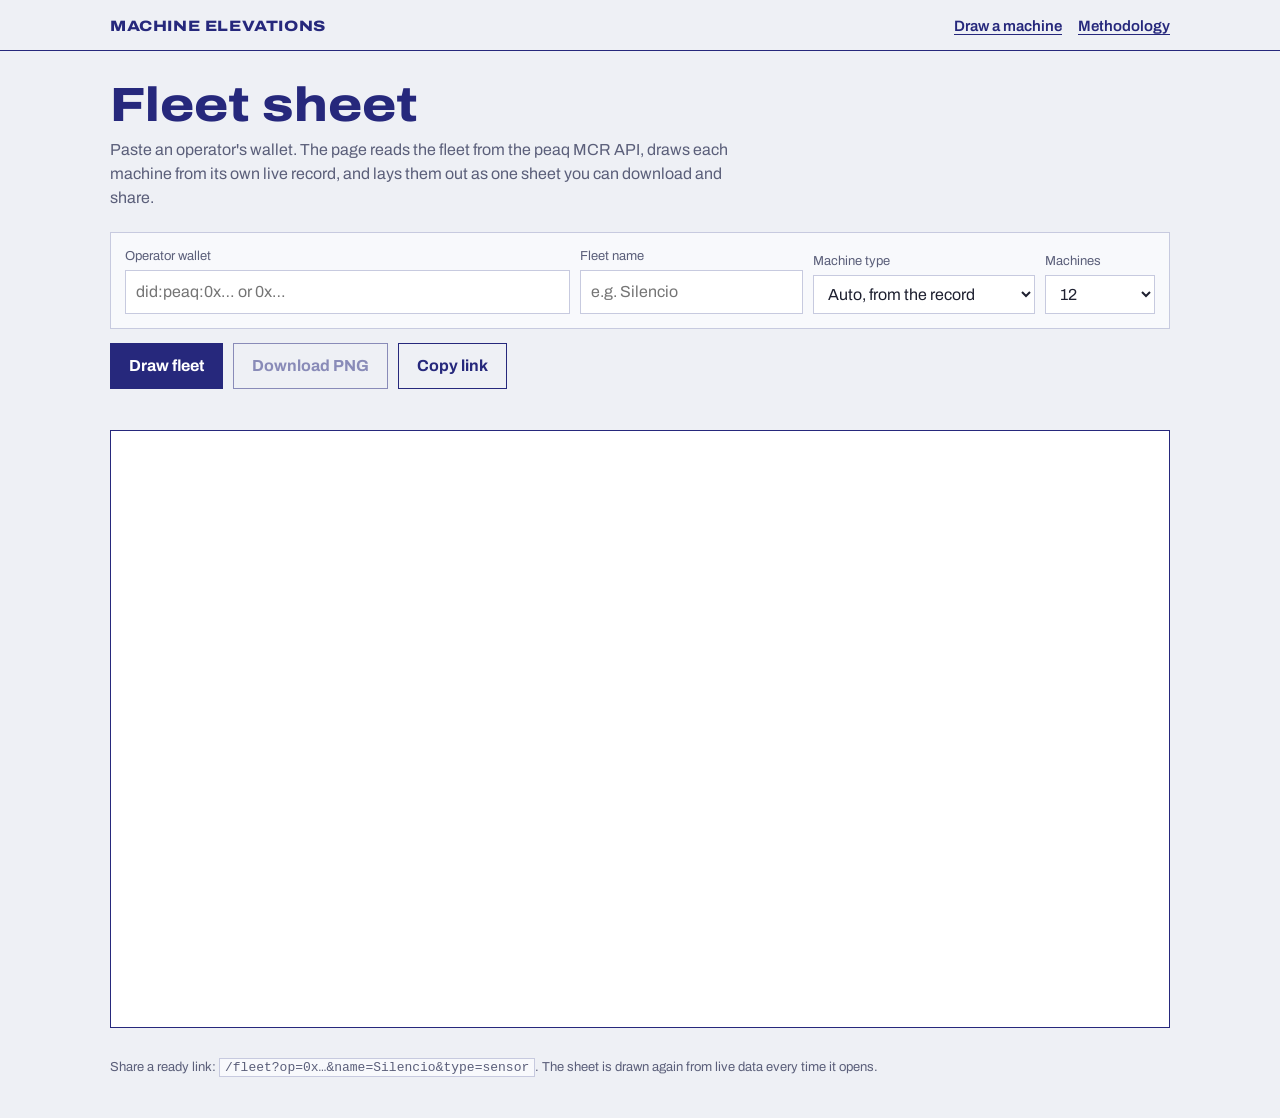
==== fleet.html @ 1963189f "v0.5.6: fleet sheet page (/fleet)" ====
<!DOCTYPE html>
<html lang="en">
<head>
<meta charset="utf-8">
<meta name="viewport" content="width=device-width,initial-scale=1">
<meta name="description" content="Draw a whole peaq fleet as one sheet of architectural elevations, from the operator's live MCR records.">
<meta name="author" content="Amir Keshavarzian (Arkain), ARKAIN STUDIO">
<title>Fleet sheet — Machine Elevations</title>
<link rel="preconnect" href="https://fonts.googleapis.com">
<link rel="preconnect" href="https://fonts.gstatic.com" crossorigin>
<link href="https://fonts.googleapis.com/css2?family=Archivo:wdth,wght@62..125,300..800&display=swap" rel="stylesheet">
<link rel="stylesheet" href="/css/fleet.css">
<meta name="theme-color" content="#26287C">
<link rel="icon" href="/assets/favicon.svg" type="image/svg+xml">
<link rel="canonical" href="https://machine-elevations.vercel.app/fleet">
<meta property="og:type" content="website">
<meta property="og:site_name" content="Machine Elevations">
<meta property="og:title" content="Fleet sheet: Machine Elevations">
<meta property="og:description" content="Draw a whole peaq fleet as one sheet of architectural elevations, from the operator's live MCR records.">
<meta property="og:url" content="https://machine-elevations.vercel.app/fleet">
<meta property="og:image" content="https://machine-elevations.vercel.app/assets/og.png">
<meta property="og:image:width" content="1200">
<meta property="og:image:height" content="630">
<meta name="twitter:card" content="summary_large_image">
<meta name="twitter:site" content="@ArkainArt">
<meta name="twitter:title" content="Fleet sheet: Machine Elevations">
<meta name="twitter:description" content="Draw a whole peaq fleet as one sheet of architectural elevations, from the operator's live MCR records.">
<meta name="twitter:image" content="https://machine-elevations.vercel.app/assets/og.png">
<script src="/js/units.js" defer></script>
<script src="/js/engine.js" defer></script>
<script src="/js/peaq-units.js" defer></script>
<script src="/js/fleet.js" defer></script>
</head>
<body>
<header class="mast"><div class="wrap"><a class="brand" href="/">MACHINE ELEVATIONS</a><nav><a href="/">Draw a machine</a><a href="/methodology">Methodology</a></nav></div></header>
<main class="wrap">
  <h1>Fleet sheet</h1>
  <p class="lede">Paste an operator's wallet. The page reads the fleet from the peaq MCR API, draws each machine from its own live record, and lays them out as one sheet you can download and share.</p>
  <form id="f">
    <div class="op"><label for="op">Operator wallet</label><input id="op" placeholder="did:peaq:0x… or 0x…" autocomplete="off" spellcheck="false"></div>
    <div><label for="fname">Fleet name</label><input id="fname" placeholder="e.g. Silencio"></div>
    <div><label for="ftype">Machine type</label><select id="ftype"><option value="">Auto, from the record</option><option value="sensor">Sensor</option><option value="humanoid">Humanoid</option><option value="claw machine">Claw machine</option><option value="hexapod">Hexapod</option><option value="delivery robot">Delivery robot</option></select></div>
    <div><label for="count">Machines</label><select id="count"><option>6</option><option selected>12</option></select></div>
  </form>
  <div class="btns"><button id="go" type="button">Draw fleet</button><button id="dl" class="ghost" type="button" disabled>Download PNG</button><button id="cp" class="ghost" type="button">Copy link</button></div>
  <div id="msg" role="status"></div>
  <canvas id="out" width="1600" height="900" hidden></canvas>
  <p class="hint">Share a ready link: <code>/fleet?op=0x…&amp;name=Silencio&amp;type=sensor</code>. The sheet is drawn again from live data every time it opens.</p>
</main>
</body>
</html>
---- css/fleet.css ----
:root{--paper:#EEF0F5;--sheet:#F8F9FC;--ink:#26287C;--graphite:#1E2030;--soft:#5B5F7A;--rule:#C7CADF;--redline:#C8332B;--mark:#E6D45E;--wide:"Archivo",system-ui,sans-serif}
*{box-sizing:border-box}
html{background:var(--paper)}
body{margin:0;color:var(--graphite);font-family:var(--wide);font-size:16px;line-height:1.5;-webkit-font-smoothing:antialiased}
a{color:var(--ink);text-underline-offset:3px}
:focus-visible{outline:3px solid var(--mark);outline-offset:2px}
.wrap{max-width:1100px;margin:0 auto;padding:0 20px}
.mast{border-bottom:1.5px solid var(--ink)}
.mast .wrap{display:flex;justify-content:space-between;align-items:baseline;gap:16px;padding-top:14px;padding-bottom:12px}
.brand{font-weight:800;font-stretch:118%;letter-spacing:.04em;color:var(--ink);text-decoration:none;font-size:15px}
.mast nav a{margin-left:16px;font-weight:600;font-size:15px}
h1{font-size:clamp(30px,5vw,48px);line-height:1.02;font-stretch:115%;font-weight:800;color:var(--ink);margin:30px 0 8px}
.lede{color:var(--soft);max-width:640px;margin:0 0 22px}
form{display:grid;grid-template-columns:2fr 1fr 1fr 110px;gap:10px;align-items:end;background:var(--sheet);border:1.5px solid var(--rule);padding:14px}
@media(max-width:760px){form{grid-template-columns:1fr 1fr}form .op{grid-column:1/-1}}
label{display:block;font-size:13px;color:var(--soft);margin-bottom:4px}
input,select{width:100%;font:inherit;padding:9px 10px;border:1.5px solid var(--rule);background:#fff;color:var(--graphite);border-radius:0}
.btns{display:flex;gap:10px;margin:14px 0;flex-wrap:wrap}
button{font:inherit;font-weight:700;padding:10px 18px;border:1.5px solid var(--ink);background:var(--ink);color:#fff;cursor:pointer}
button.ghost{background:transparent;color:var(--ink)}
button:disabled{opacity:.5;cursor:default}
#msg{font-size:14px;color:var(--soft);min-height:21px}
#msg.err{color:var(--redline)}
#out{width:100%;height:auto;display:block;border:1.5px solid var(--ink);background:#fff;margin:6px 0 30px}
.hint{font-size:13px;color:var(--soft);margin:0 0 40px}
.hint code{background:var(--sheet);padding:1px 5px;border:1px solid var(--rule)}
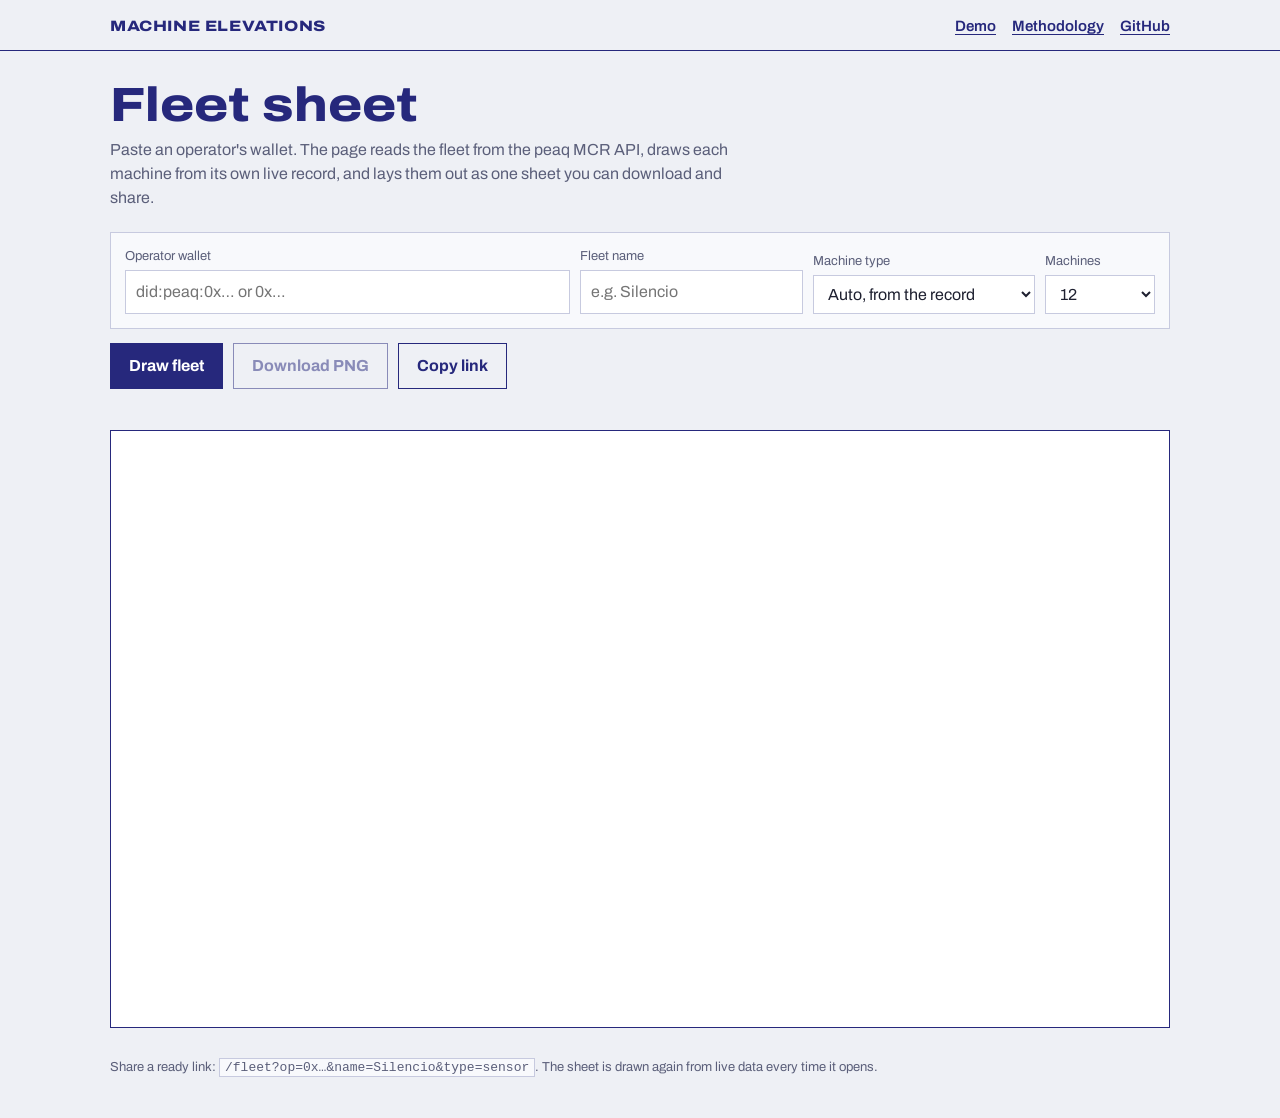
==== commit 352f3a41: "v0.5.7: Fleet sheet in the top menu" ====
--- a/fleet.html
+++ b/fleet.html
@@ -32,7 +32,7 @@
 <script src="/js/fleet.js" defer></script>
 </head>
 <body>
-<header class="mast"><div class="wrap"><a class="brand" href="/">MACHINE ELEVATIONS</a><nav><a href="/">Draw a machine</a><a href="/methodology">Methodology</a></nav></div></header>
+<header class="mast"><div class="wrap"><a class="brand" href="/">MACHINE ELEVATIONS</a><nav><a href="/">Demo</a><a href="/methodology">Methodology</a><a href="https://github.com/ArkainStudio/machine-elevations">GitHub</a></nav></div></header>
 <main class="wrap">
   <h1>Fleet sheet</h1>
   <p class="lede">Paste an operator's wallet. The page reads the fleet from the peaq MCR API, draws each machine from its own live record, and lays them out as one sheet you can download and share.</p>
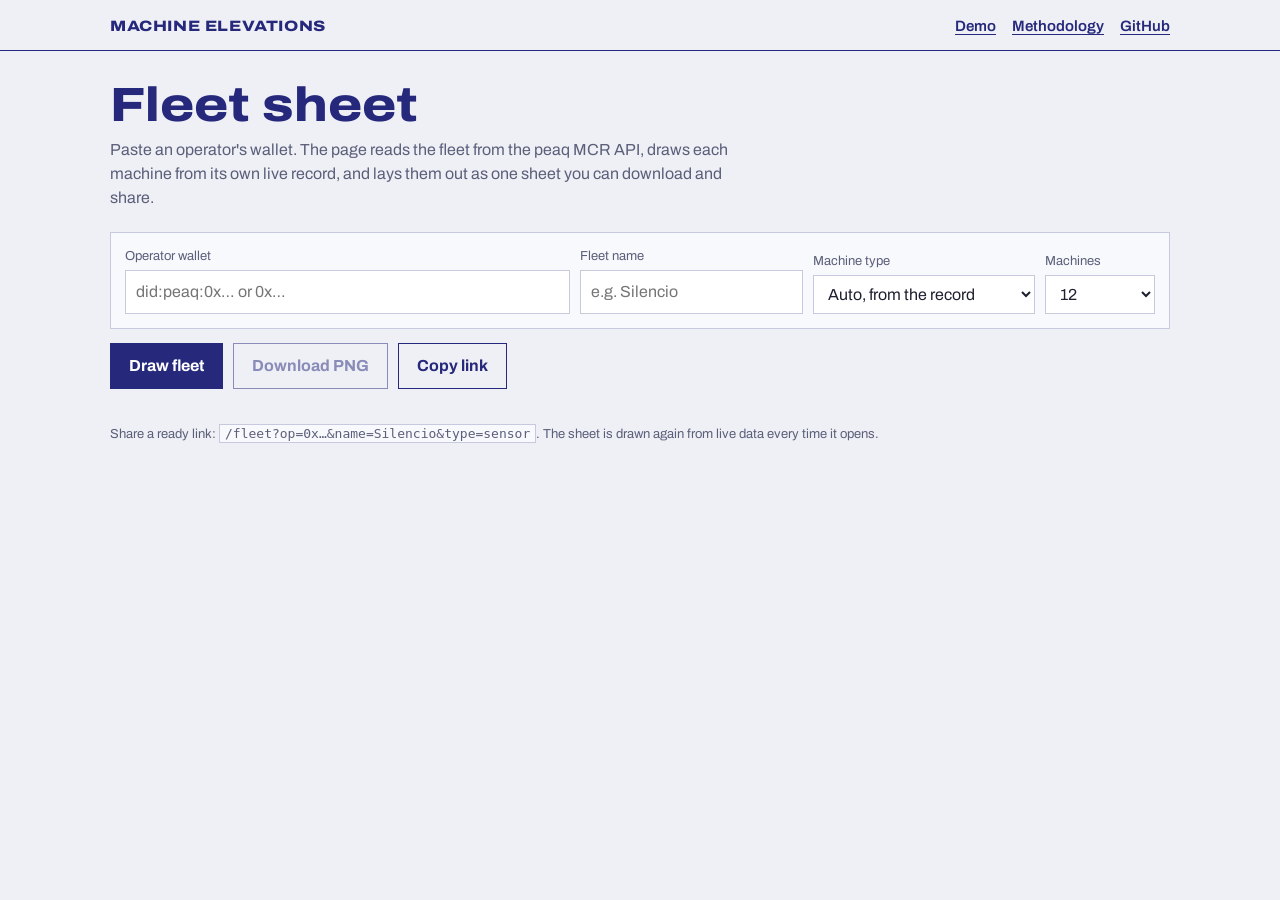
==== commit f59a0078: "v0.5.9: PQ-E01 Capturer body for EgoCapture (OpenRoboto)" ====
--- a/fleet.html
+++ b/fleet.html
@@ -39,7 +39,7 @@
   <form id="f">
     <div class="op"><label for="op">Operator wallet</label><input id="op" placeholder="did:peaq:0x… or 0x…" autocomplete="off" spellcheck="false"></div>
     <div><label for="fname">Fleet name</label><input id="fname" placeholder="e.g. Silencio"></div>
-    <div><label for="ftype">Machine type</label><select id="ftype"><option value="">Auto, from the record</option><option value="sensor">Sensor</option><option value="humanoid">Humanoid</option><option value="claw machine">Claw machine</option><option value="hexapod">Hexapod</option><option value="delivery robot">Delivery robot</option></select></div>
+    <div><label for="ftype">Machine type</label><select id="ftype"><option value="">Auto, from the record</option><option value="sensor">Sensor</option><option value="humanoid">Humanoid</option><option value="claw machine">Claw machine</option><option value="hexapod">Hexapod</option><option value="egocapture">EgoCapture</option><option value="delivery robot">Delivery robot</option></select></div>
     <div><label for="count">Machines</label><select id="count"><option>6</option><option selected>12</option></select></div>
   </form>
   <div class="btns"><button id="go" type="button">Draw fleet</button><button id="dl" class="ghost" type="button" disabled>Download PNG</button><button id="cp" class="ghost" type="button">Copy link</button></div>
--- a/css/fleet.css
+++ b/css/fleet.css
@@ -21,6 +21,7 @@
 button:disabled{opacity:.5;cursor:default}
 #msg{font-size:14px;color:var(--soft);min-height:21px}
 #msg.err{color:var(--redline)}
+#out[hidden]{display:none}
 #out{width:100%;height:auto;display:block;border:1.5px solid var(--ink);background:#fff;margin:6px 0 30px}
 .hint{font-size:13px;color:var(--soft);margin:0 0 40px}
 .hint code{background:var(--sheet);padding:1px 5px;border:1px solid var(--rule)}
